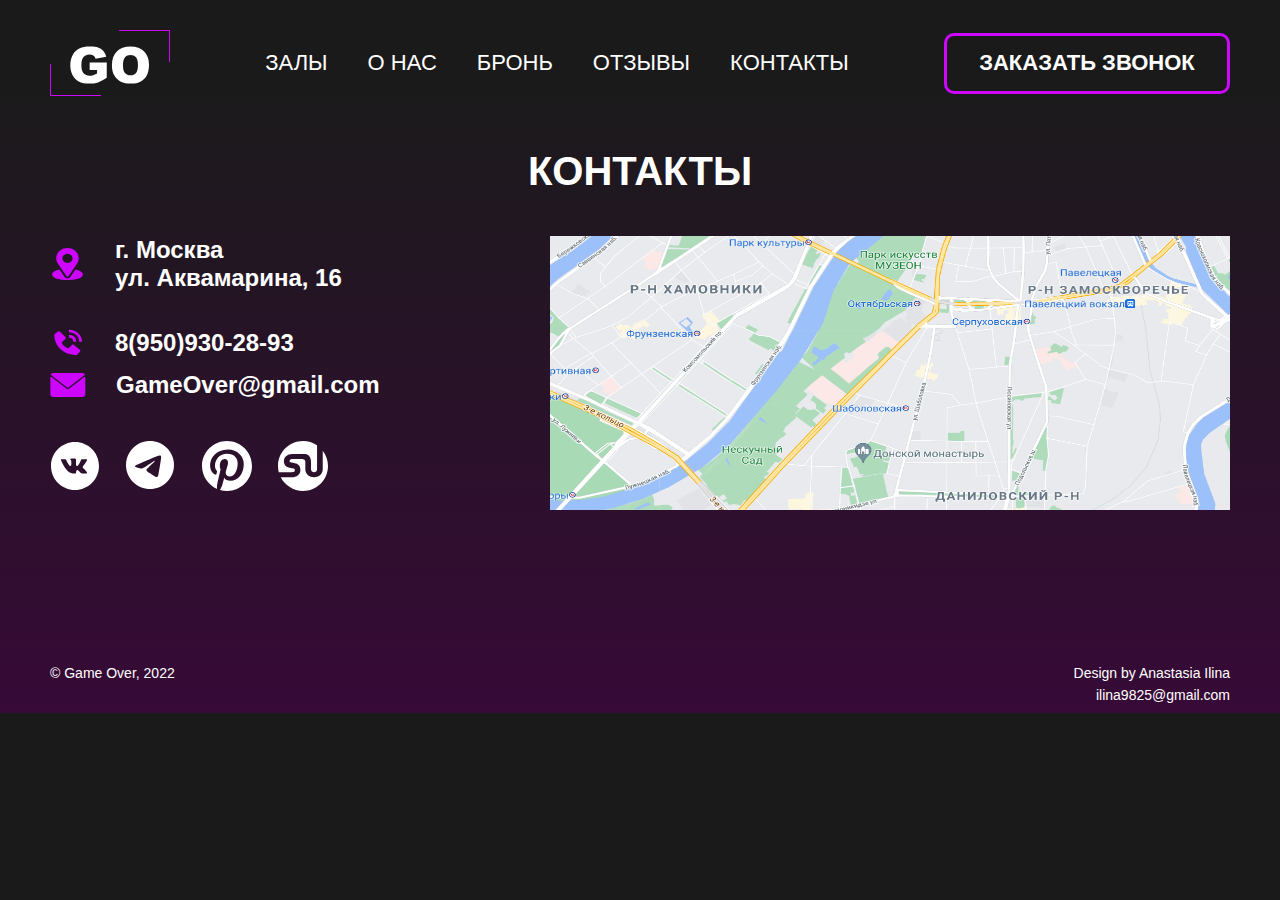
==== 80s.html @ 99846be5 "created new pages and connected them" ====
<!DOCTYPE html>
<html lang="ru">
<head>
<meta charset="UTF-8">
  <meta name="viewport" content="width=device-width, initial-scale=1.0">
  <link type="image/x-icon" rel="icon" href="favicon/favicon.ico">
  <link rel="icon" type="image/svg+xml" href="favicon/icon.svg">
  <link rel="apple-touch-icon" sizes="180x180" href="favicon/apple-touch-icon.png">
  <link rel="icon" type="image/png" sizes="512x512" href="favicon/android-chrome-512x512.png">
  <link rel="icon" type="image/png" sizes="192x192" href="favicon/android-chrome-192x192.png">
  <link rel="icon" type="image/png" sizes="150x150" href="favicon/mstile-150x150.png">
  <link rel="icon" type="image/png" sizes="32x32" href="favicon/favicon-32x32.png">
  <link rel="icon" type="image/png" sizes="16x16" href="favicon/favicon-16x16.png">
  <title>Курсовая работа - 3 модуль</title>

  <link rel="stylesheet" href="style/index.css">
</head>
<body>
  <header class="header">
    <div class="container">
      <div class="header__box-content">
        <div class="header__box-logo">
          <a class="header__logo" href="index.html"></a>
        </div>
        <div class="header__box-nav">
          <nav class="header__navigation">
            <ul class="header__list">
              <li class="header__item">
                <a class="header__link" href="#halls">Залы</a>
              </li>
              <li class="header__item">
                <a class="header__link" href="#about">О нас</a>
              </li>
              <li class="header__item">
                <a class="header__link" href="#reservation">Бронь</a>
              </li>
              <li class="header__item">
                <a class="header__link" href="#reviews">Отзывы</a>
              </li>
              <li class="header__item">
                <a class="header__link" href="#contacts">Контакты</a>
              </li>
            </ul>
          </nav>
        </div>
        <div class="header__box-button">
          <button type="button" class="header__button">
            Заказать звонок
          </button>
        </div>
      </div>
    </div>
  </header>

  <main class="main">
    <section class="section contacts-page" id="contacts">
      <div class="contacts container">
        <h2 class="contacts__title">Контакты</h2>

        <div class="contacts__box-wrapper">
          <div class="contacts__box-content contacts__box-content_position_left">
            <address class="contacts__address-area">
              <div class="contacts__box-address contacts__box-address_block_place">
                <svg class="contacts__address-icon" width="35" height="32" viewBox="0 0 35 32" fill="none" xmlns="http://www.w3.org/2000/svg">
                  <g>
                    <path d="M17.4815 0C11.338 0 6.21411 4.52938 6.21411 10.3125C6.21411 12.5126 6.93645 14.4745 8.32275 16.3129L16.6192 28.1616C17.0217 28.7376 17.9421 28.7365 18.3437 28.1616L26.6762 16.2726C28.0326 14.5175 28.7488 12.4567 28.7488 10.3125C28.7488 4.62619 23.6943 0 17.4815 0ZM17.4815 15C14.6576 15 12.3599 12.8971 12.3599 10.3125C12.3599 7.72794 14.6576 5.625 17.4815 5.625C20.3053 5.625 22.603 7.72794 22.603 10.3125C22.603 12.8971 20.3053 15 17.4815 15Z"/>
                    <path d="M25.4891 21.5435L20.3313 28.9239C18.9962 30.829 15.9593 30.8228 14.6306 28.9257L9.46443 21.5454C4.91897 22.5073 2.11688 24.2693 2.11688 26.375C2.11688 30.0289 10.0333 32 17.4815 32C24.9297 32 32.846 30.0289 32.846 26.375C32.846 24.2678 30.0401 22.5048 25.4891 21.5435Z"/>
                  </g>
                </svg>
                <p class="contacts__address-place">г. Москва
                  ул. Аквамарина, 16
                </p>
              </div>
              <div class="contacts__box-address contacts__box-address_block_phone">
                <svg class="contacts__address-icon" width="35" height="32" viewBox="0 0 35 32" fill="none" xmlns="http://www.w3.org/2000/svg">
                  <g>
                    <path d="M29.1358 14.6654H32.0494C32.0494 7.82541 26.4072 2.66675 18.9237 2.66675V5.33341C24.8412 5.33341 29.1358 9.25741 29.1358 14.6654Z"/>
                    <path d="M18.9382 10.6667C22.0019 10.6667 23.3086 11.8627 23.3086 14.6667H26.2222C26.2222 10.3667 23.6364 7.99999 18.9382 7.99999V10.6667ZM23.9234 17.924C23.6435 17.6911 23.2756 17.5669 22.8975 17.5776C22.5194 17.5883 22.1607 17.7331 21.897 17.9813L18.4109 21.2627C17.5718 21.116 15.8848 20.6347 14.1483 19.0493C12.4118 17.4587 11.8859 15.9107 11.73 15.148L15.3123 11.956C15.5839 11.7148 15.7422 11.3864 15.7539 11.0403C15.7656 10.6941 15.6297 10.3574 15.3749 10.1013L9.9921 4.68399C9.73722 4.42714 9.38298 4.27133 9.00462 4.24967C8.62625 4.22801 8.25356 4.3422 7.9657 4.56799L4.80447 7.04933C4.55261 7.28068 4.40228 7.58859 4.382 7.91466C4.36015 8.24799 3.94351 16.144 10.6331 22.2693C16.469 27.6093 23.7792 28 25.7924 28C26.0867 28 26.2674 27.992 26.3154 27.9893C26.6716 27.9711 27.0079 27.8329 27.2594 27.6013L29.9691 24.7067C30.2159 24.4434 30.341 24.1024 30.3176 23.7561C30.2942 23.4098 30.1242 23.0855 29.8438 22.852L23.9234 17.924Z"/>
                  </g>
                </svg>
                <a class="contacts__address-phone" href="tel:89509302893">
                  8(950)930-28-93
                </a>
              </div>
              <div class="contacts__box-address contacts__box-address_block_email">
                <svg class="contacts__address-icon" width="36" height="32" viewBox="0 0 36 32" fill="none" xmlns="http://www.w3.org/2000/svg">
                  <g>
                    <path d="M1.10021 5.94725C5.89873 9.66669 14.3187 16.2103 16.7934 18.2506C17.1256 18.526 17.4819 18.666 17.8518 18.666C18.221 18.666 18.5767 18.5273 18.9082 18.2533C21.385 16.2109 29.8049 9.66669 34.6035 5.94725C34.9023 5.71612 34.9478 5.30987 34.706 5.02731C34.1468 4.37437 33.3132 4 32.4197 4H3.28396C2.39056 4 1.55684 4.37438 0.997775 5.02738C0.755902 5.30988 0.80145 5.71612 1.10021 5.94725Z"/>
                    <path d="M34.9108 7.96279C34.6526 7.85279 34.3489 7.89116 34.1341 8.05916C28.8126 12.188 22.0209 17.4804 19.8841 19.2427C18.6847 20.2336 17.0202 20.2336 15.8181 19.2414C13.5405 17.3632 5.91363 11.4289 1.56962 8.0591C1.35335 7.8911 1.04893 7.85404 0.792853 7.96273C0.535411 8.07216 0.370361 8.30785 0.370361 8.5676V25.3332C0.370361 26.804 1.67703 27.9999 3.28396 27.9999H32.4198C34.0267 27.9999 35.3333 26.804 35.3333 25.3332V8.5676C35.3333 8.30785 35.1683 8.07154 34.9108 7.96279Z"/>
                  </g>
                </svg>
                <a class="contacts__address-email" href="mailto:gameover@gmail.com">
                  GameOver@gmail.com
                </a>
              </div>
            </address>
            <nav class="contacts__navigation-area">
              <ul class="contacts__navigation-list">
                <li class="contacts__navigation-item"> 
                  <a href="https://vk.com" target="_blank">
                    <svg class="contacts__navigation-icon" width="50" height="50" viewBox="0 0 50 50" fill="none" xmlns="http://www.w3.org/2000/svg">
                      <title>Vkontakte</title>
                      <path d="M24.9999 1C11.7449 1 0.999878 11.745 0.999878 25C0.999878 38.255 11.7449 49 24.9999 49C38.2549 49 48.9999 38.255 48.9999 25C48.9999 11.745 38.2549 1 24.9999 1ZM34.2299 28.0775C34.2299 28.0775 36.3524 30.1725 36.8749 31.145C36.8899 31.165 36.8974 31.185 36.9024 31.195C37.1149 31.5525 37.1649 31.83 37.0599 32.0375C36.8849 32.3825 36.2849 32.5525 36.0799 32.5675H32.3299C32.0699 32.5675 31.5249 32.5 30.8649 32.045C30.3574 31.69 29.8574 31.1075 29.3699 30.54C28.6424 29.695 28.0124 28.965 27.3774 28.965C27.2967 28.9649 27.2166 28.9775 27.1399 29.0025C26.6599 29.1575 26.0449 29.8425 26.0449 31.6675C26.0449 32.2375 25.5949 32.565 25.2774 32.565H23.5599C22.9749 32.565 19.9274 32.36 17.2274 29.5125C13.9224 26.025 10.9474 19.03 10.9224 18.965C10.7349 18.5125 11.1224 18.27 11.5449 18.27H15.3324C15.8374 18.27 16.0024 18.5775 16.1174 18.85C16.2524 19.1675 16.7474 20.43 17.5599 21.85C18.8774 24.165 19.6849 25.105 20.3324 25.105C20.4538 25.1036 20.573 25.0727 20.6799 25.015C21.5249 24.545 21.3674 21.5325 21.3299 20.9075C21.3299 20.79 21.3274 19.56 20.8949 18.97C20.5849 18.5425 20.0574 18.38 19.7374 18.32C19.8669 18.1413 20.0375 17.9964 20.2349 17.8975C20.8149 17.6075 21.8599 17.565 22.8974 17.565H23.4749C24.5999 17.58 24.8899 17.6525 25.2974 17.755C26.1224 17.9525 26.1399 18.485 26.0674 20.3075C26.0449 20.825 26.0224 21.41 26.0224 22.1C26.0224 22.25 26.0149 22.41 26.0149 22.58C25.9899 23.5075 25.9599 24.56 26.6149 24.9925C26.7003 25.0461 26.799 25.0746 26.8999 25.075C27.1274 25.075 27.8124 25.075 29.6674 21.8925C30.2395 20.8681 30.7366 19.8037 31.1549 18.7075C31.1924 18.6425 31.3024 18.4425 31.4324 18.365C31.5283 18.3161 31.6347 18.2912 31.7424 18.2925H36.1949C36.6799 18.2925 37.0124 18.365 37.0749 18.5525C37.1849 18.85 37.0549 19.7575 35.0224 22.51L34.1149 23.7075C32.2724 26.1225 32.2724 26.245 34.2299 28.0775Z"/>
                    </svg>
                  </a>
                </li>
                <li class="contacts__navigation-item">
                  <a href="https://web.telegram.org" target="_blank">
                    <svg class="contacts__navigation-icon" width="50" height="50" viewBox="0 0 50 50" fill="none" xmlns="http://www.w3.org/2000/svg">
                      <title>Telegram</title>
                      <path d="M47.9999 24C47.9999 30.3652 45.4713 36.4697 40.9704 40.9706C36.4696 45.4714 30.3651 48 23.9999 48C17.6347 48 11.5302 45.4714 7.02932 40.9706C2.52844 36.4697 -0.00012207 30.3652 -0.00012207 24C-0.00012207 17.6348 2.52844 11.5303 7.02932 7.02944C11.5302 2.52856 17.6347 0 23.9999 0C30.3651 0 36.4696 2.52856 40.9704 7.02944C45.4713 11.5303 47.9999 17.6348 47.9999 24ZM24.8609 17.718C22.5269 18.69 17.8589 20.7 10.8629 23.748C9.72888 24.198 9.13188 24.642 9.07788 25.074C8.98788 25.803 9.90288 26.091 11.1479 26.484L11.6729 26.649C12.8969 27.048 14.5469 27.513 15.4019 27.531C16.1819 27.549 17.0489 27.231 18.0059 26.571C24.5429 22.158 27.9179 19.929 28.1279 19.881C28.2779 19.845 28.4879 19.803 28.6259 19.929C28.7669 20.052 28.7519 20.289 28.7369 20.352C28.6469 20.739 25.0559 24.075 23.1989 25.803C22.6199 26.343 22.2089 26.724 22.1249 26.811C21.9399 27 21.7519 27.1861 21.5609 27.369C20.4209 28.467 19.5689 29.289 21.6059 30.633C22.5869 31.281 23.3729 31.812 24.1559 32.346C25.0079 32.928 25.8599 33.507 26.9639 34.233C27.2429 34.413 27.5129 34.608 27.7739 34.794C28.7669 35.502 29.6639 36.138 30.7649 36.036C31.4069 35.976 32.0699 35.376 32.4059 33.576C33.2009 29.325 34.7639 20.118 35.1239 16.323C35.1458 16.0075 35.1328 15.6906 35.0849 15.378C35.0566 15.1258 34.9346 14.8934 34.7429 14.727C34.4699 14.5386 34.1445 14.4409 33.8129 14.448C32.9129 14.463 31.5239 14.946 24.8609 17.718Z"/>
                    </svg>
                  </a>
                </li>
                <li class="contacts__navigation-item">
                  <a href="https://pinterest.com" target="_blank">
                    <svg class="contacts__navigation-icon" width="50" height="50" viewBox="0 0 50 50" fill="none" xmlns="http://www.w3.org/2000/svg">
                      <title>Pinterest</title>
                      <path d="M25.0005 0C11.1947 0 -0.000152588 11.1936 -0.000152588 25.0006C-0.000152588 35.2378 6.15562 44.0314 14.9646 47.8981C14.8941 46.1526 14.9511 44.0558 15.3998 42.159C15.8806 40.1282 18.6165 28.5359 18.6165 28.5359C18.6165 28.5359 17.8178 26.9397 17.8178 24.5808C17.8178 20.8763 19.9652 18.1077 22.6383 18.1077C24.912 18.1077 26.0107 19.8154 26.0107 21.8609C26.0107 24.1468 24.5537 27.5635 23.8037 30.7327C23.1768 33.3859 25.1338 35.5481 27.7498 35.5481C32.4864 35.5481 35.6761 29.4647 35.6761 22.2558C35.6761 16.7782 31.9864 12.6769 25.2742 12.6769C17.6902 12.6769 12.9659 18.3321 12.9659 24.6487C12.9659 26.8282 13.6082 28.3635 14.6146 29.5513C15.0768 30.0981 15.1409 30.318 14.9736 30.9462C14.8537 31.4058 14.5781 32.5128 14.4646 32.9519C14.2986 33.5853 13.7857 33.8109 13.2127 33.5776C9.71972 32.1513 8.0928 28.3263 8.0928 24.0263C8.0928 16.9237 14.0819 8.40898 25.9601 8.40898C35.5056 8.40898 41.7877 15.316 41.7877 22.732C41.7877 32.5378 36.3351 39.8647 28.2979 39.8647C25.5998 39.8647 23.0607 38.4051 22.1909 36.7487C22.1909 36.7487 20.7396 42.5077 20.4325 43.6218C19.9024 45.5494 18.8646 47.4763 17.9159 48.9769C20.2162 49.6571 22.6024 50.0025 25.0011 50.0026C38.8063 50.0013 49.9998 38.8071 49.9998 25.0006C49.9998 11.1936 38.8063 0 25.0005 0Z"/>
                    </svg>
                  </a>
                </li>
                <li class="contacts__navigation-item">
                  <a href="https://www.stumbleupon.com" target="_blank">
                    <svg class="contacts__navigation-icon" width="50" height="50" viewBox="0 0 50 50" fill="none" xmlns="http://www.w3.org/2000/svg">
                      <g>
                      <title>Stumbleupon</title>
                      <path fill-rule="evenodd" clip-rule="evenodd" d="M44.7441 9.66919C48.1583 14.0494 50.0085 19.4463 49.9999 24.9999C49.9999 38.8051 38.805 49.9999 25.0006 49.9999C15.2871 49.9999 6.86597 44.4576 2.72751 36.3647H13.6237C18.816 36.3647 22.4429 33.566 22.4429 29.0923C22.4429 19.6108 11.5051 23.4737 11.5051 20.1089C11.5051 18.4878 12.8057 17.898 15.1858 17.898H22.7692C24.8711 17.898 27.3435 18.275 27.3435 20.5685V28.1243C27.3435 33.5955 31.6159 36.364 36.0441 36.364C40.548 36.364 44.7435 33.5955 44.7435 28.1243V9.66919H44.7441Z"/>
                      <path fill-rule="evenodd" clip-rule="evenodd" d="M25.0005 2.43241e-05C30.0173 -0.00698868 34.919 1.50262 39.0626 4.33079V28.3013C39.0626 29.9628 37.7037 31.3224 36.0447 31.3224C34.3838 31.3224 33.0261 29.9628 33.0261 28.3013V21.1186C33.0261 15.3846 30.1242 12.9994 26.3447 12.9994H14.0441C9.59088 12.9994 5.89665 15.834 5.89665 20.3289C5.89665 22.6289 6.8819 25.9994 11.5415 26.8353C15.337 27.5186 16.8351 27.3199 16.8351 29.3506C16.8351 31.3224 14.6261 31.3224 11.7101 31.3224H0.808189C0.269676 29.2582 -0.0019826 27.1334 -0.000143311 25C-0.000143311 11.1981 11.196 2.43241e-05 25.0005 2.43241e-05Z"/>
                      </g>
                    </svg>
                  </a>
                </li>
              </ul>
            </nav>
          </div>
          <div class="contacts__box-content contacts__box-content_position_right">
            <img class="contacts__map-image" src="img/map.png" alt="Фото карты с адресом компании">
          </div>
        </div>

        <div class="contacts__footer">
          <div class="contacts__box-footer contacts__box-footer_position_left">
            <p class="contacts__footer-text">© Game Over, 2022</p>
          </div>
          <div class="contacts__box-footer contacts__box-footer_position_right">
            <p class="contacts__footer-text">Design by Anastasia Ilina</p>
            <a class="contacts__footer-text" href="mailto:ilina9825@gmail.com">ilina9825@gmail.com</a>
          </div>
        </div>
      </div>
    </section>
  </main>
</body>
</html>
---- style/index.css ----
@import "var.css";
@import "normalize.css";
@import "global.css";
@import "header.css";
@import "banner.css";
@import "we-have.css";
@import "halls.css";
@import "reservation.css";
@import "about.css";
@import "review.css";
@import "faq.css";
@import "contacts.css";
@import "80s.css";
@import "star-wars.css";
@import "wild-west.css";
@import "neon.css";
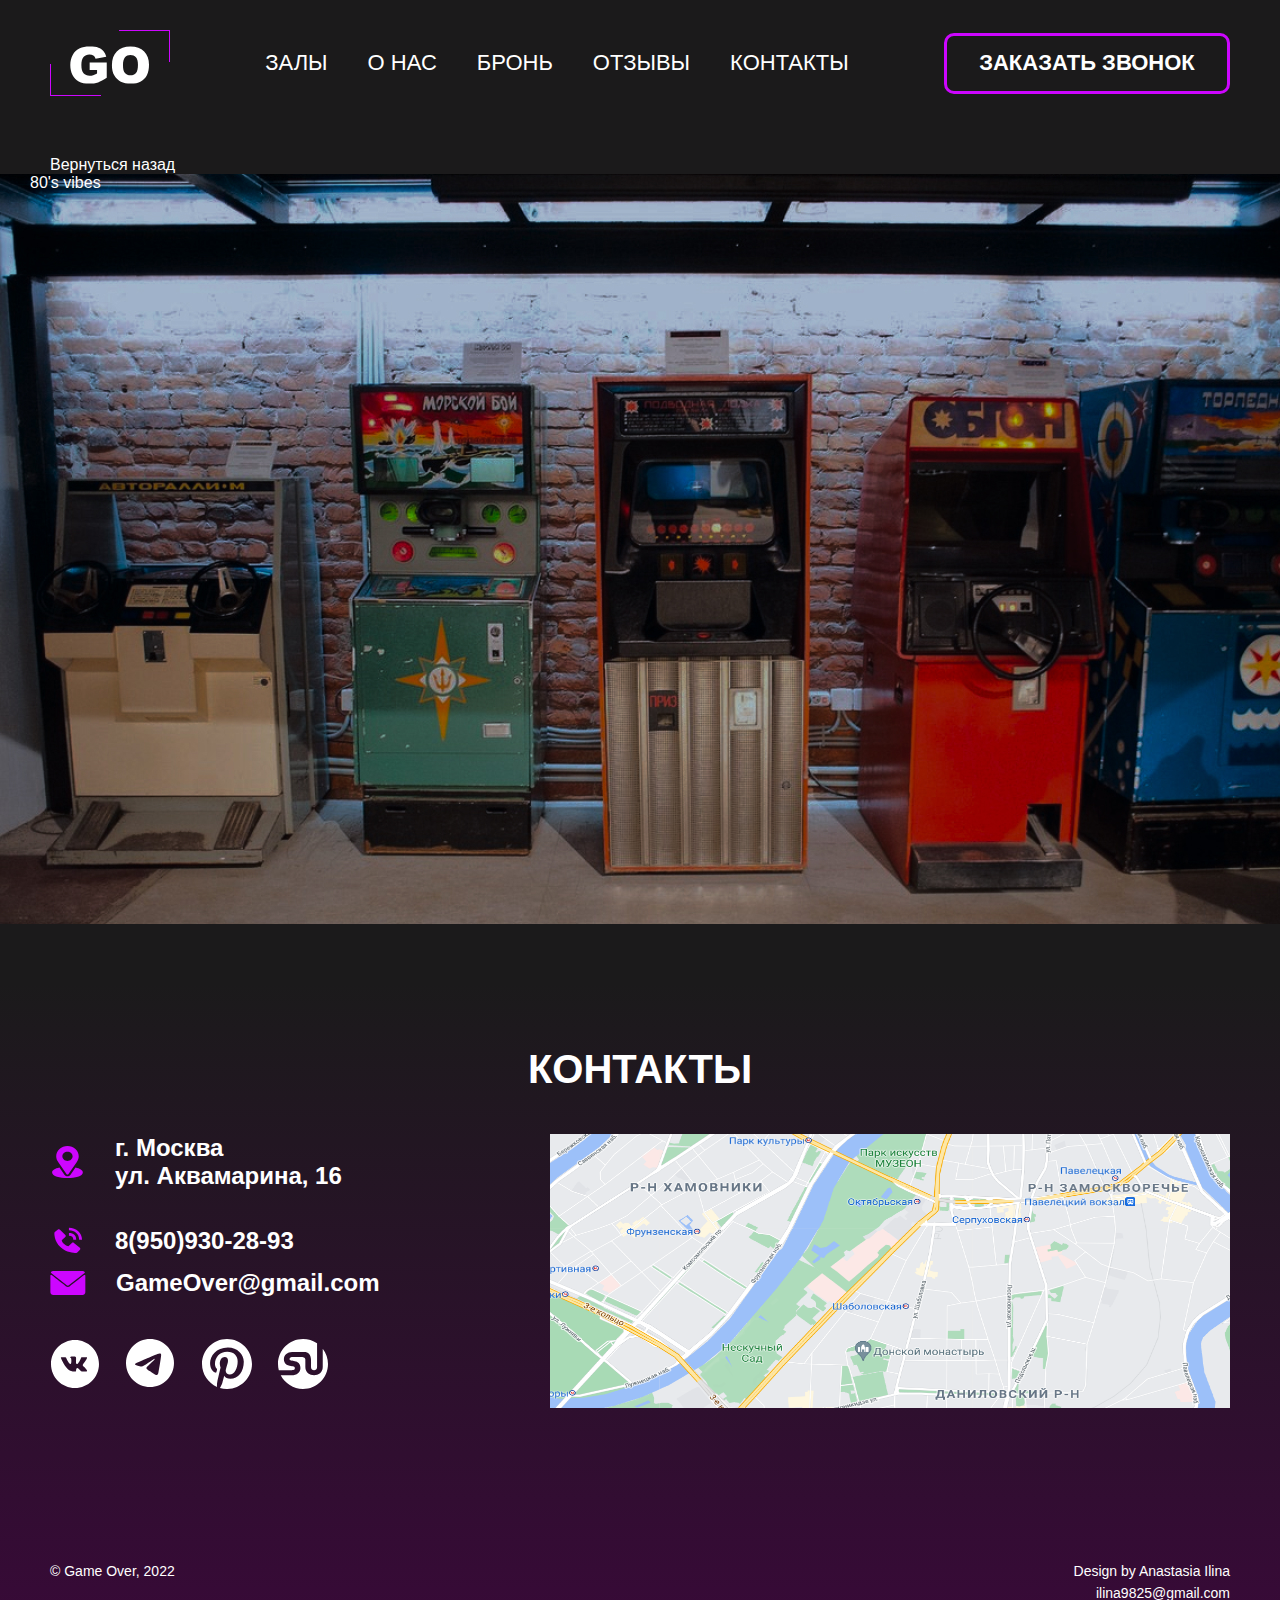
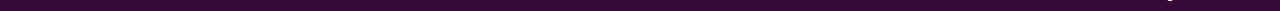
==== commit f9eaf922: "started 80s section" ====
--- a/80s.html
+++ b/80s.html
@@ -53,6 +53,15 @@
   </header>
 
   <main class="main">
+    <section class="section place-page">
+      <div class="place__arrow-text container">
+        <p class="place__back-arrow">Вернуться назад</p>
+      </div>
+      <div class="place__main-image container-big">
+        <p class="place__main-text">80's vibes</p>
+      </div>
+    </section>
+
     <section class="section contacts-page" id="contacts">
       <div class="contacts container">
         <h2 class="contacts__title">Контакты</h2>
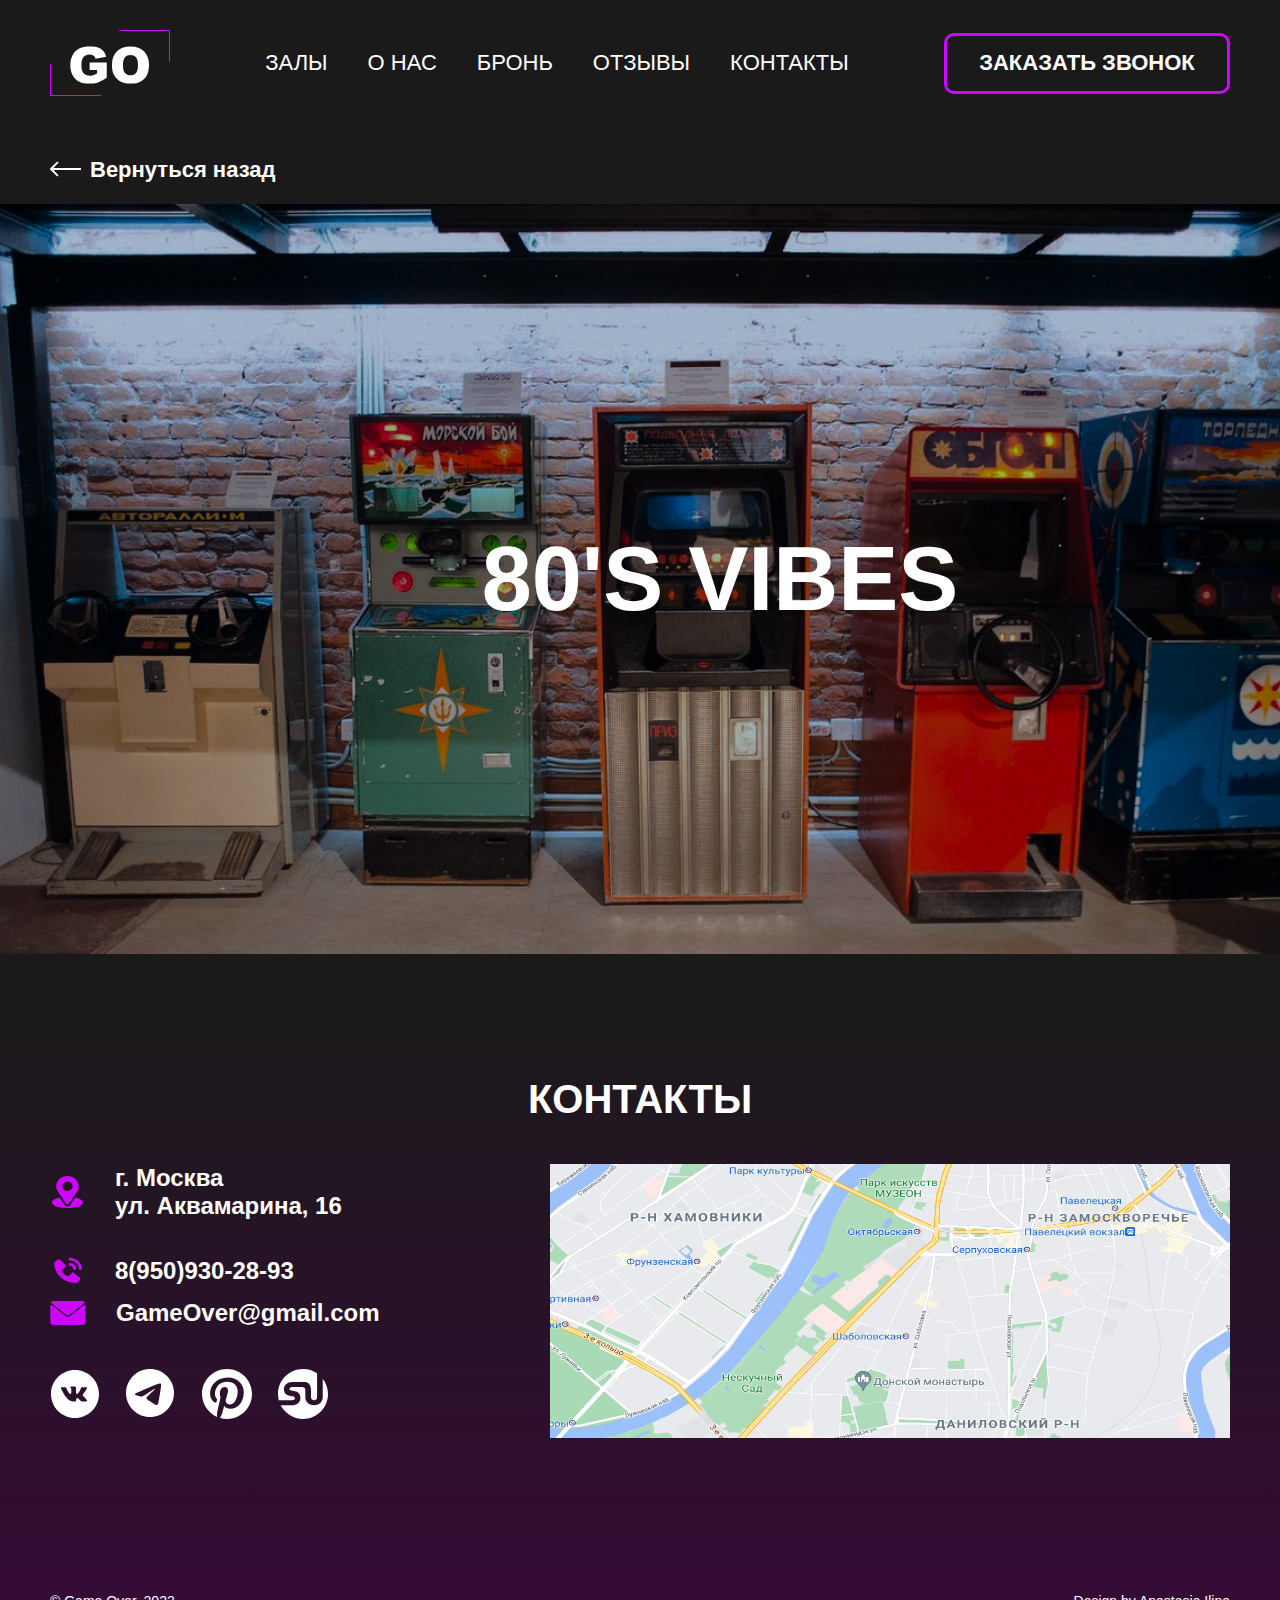
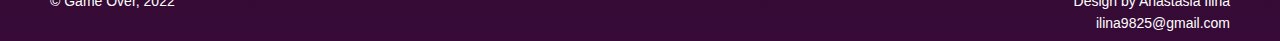
==== commit 4eb8edc6: "added arrow and text" ====
--- a/80s.html
+++ b/80s.html
@@ -55,7 +55,9 @@
   <main class="main">
     <section class="section place-page">
       <div class="place__arrow-text container">
-        <p class="place__back-arrow">Вернуться назад</p>
+        <a class="place__back-arrow-link" href="#">
+          <p class="place__back-arrow-text">Вернуться назад</p>
+        </a>
       </div>
       <div class="place__main-image container-big">
         <p class="place__main-text">80's vibes</p>
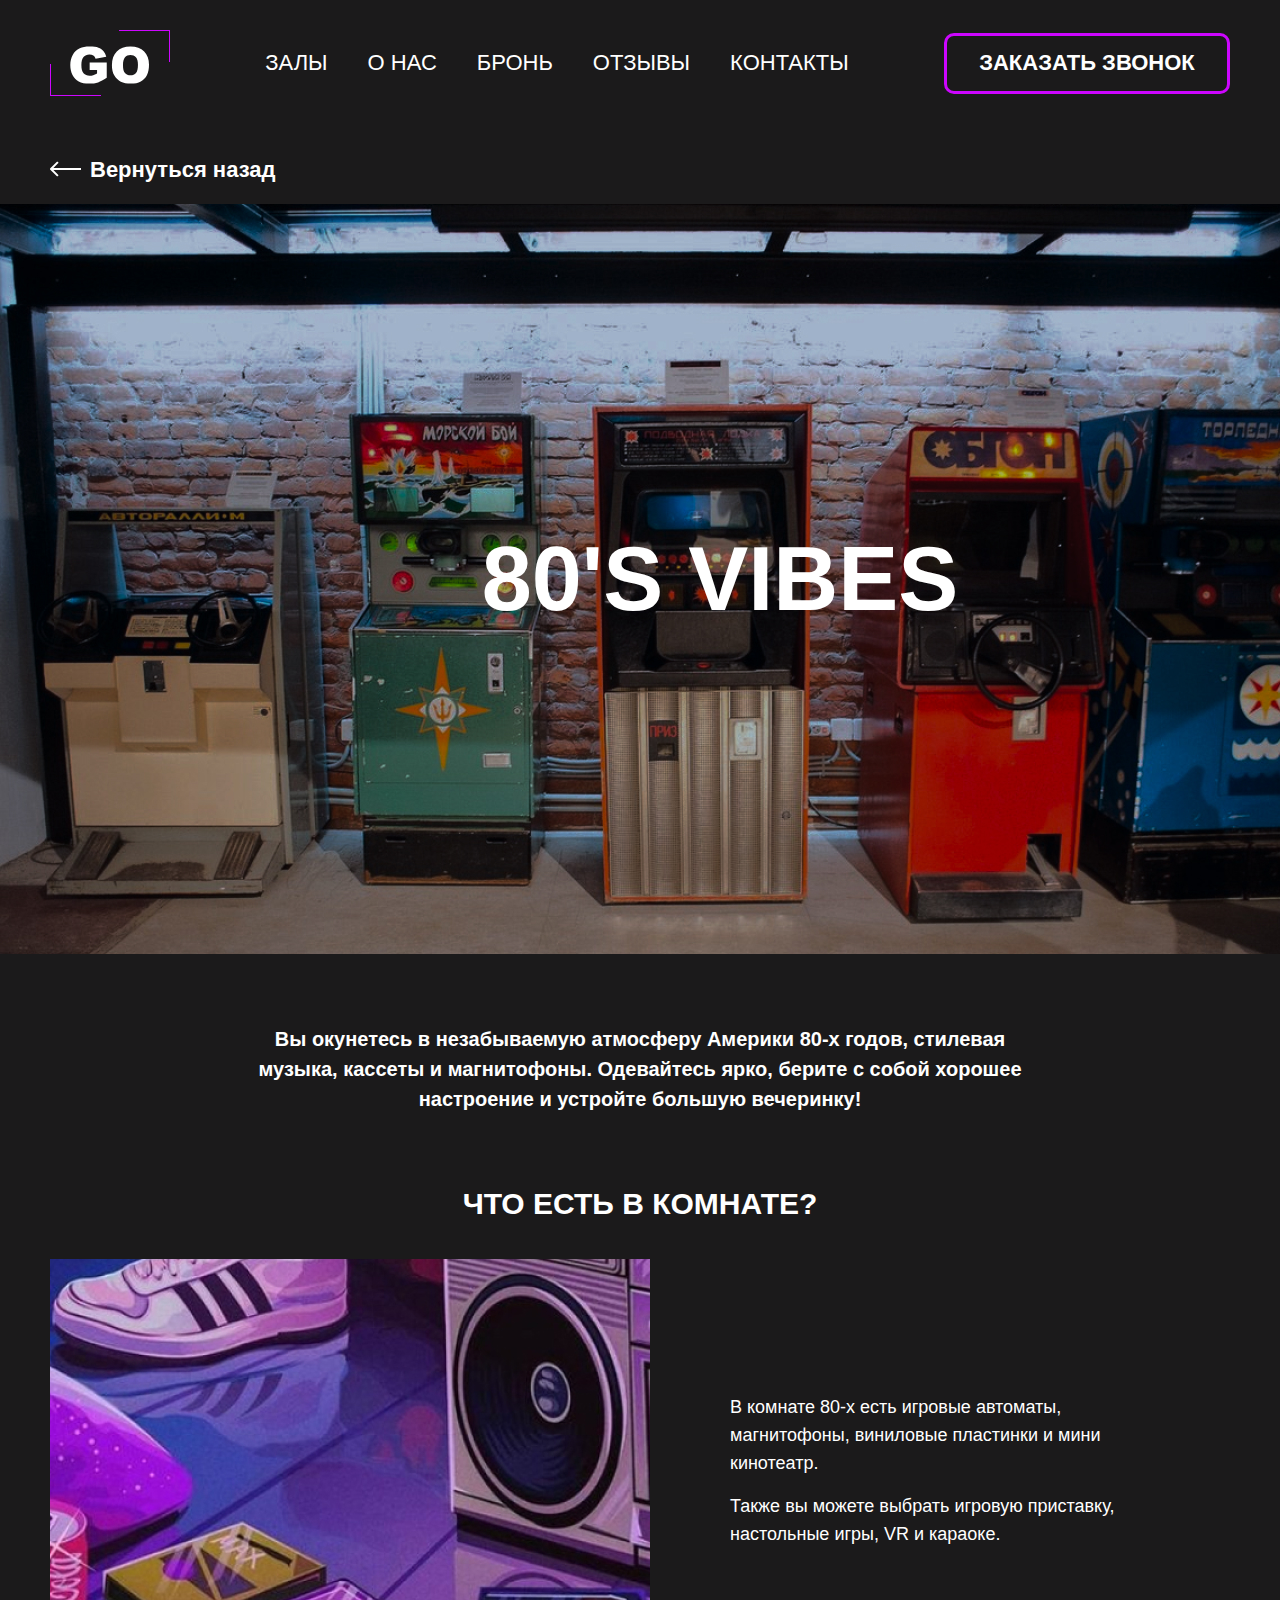
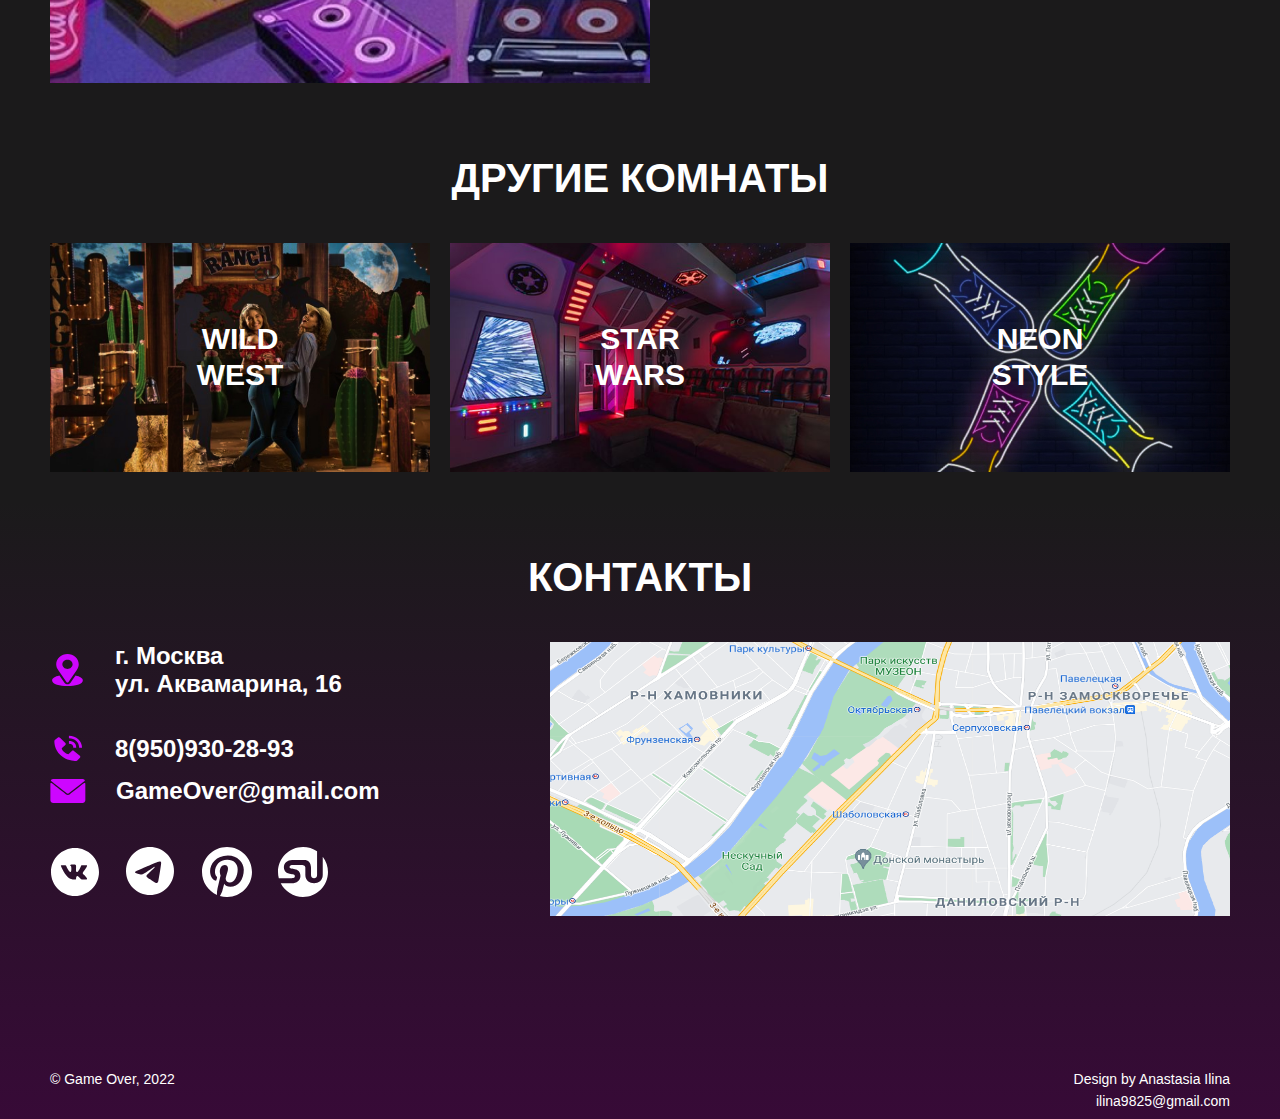
==== commit 0af1d670: "80s room-page done" ====
--- a/80s.html
+++ b/80s.html
@@ -61,6 +61,37 @@
       </div>
       <div class="place__main-image container-big">
         <p class="place__main-text">80's vibes</p>
+      </div>
+    </section>
+
+    <section class="section room-page">
+      <div class="room container">
+        <p class="room__ad-description">Вы окунетесь в незабываемую атмосферу Америки 80-х годов, стилевая музыка, кассеты и магнитофоны. Одевайтесь ярко, берите с собой хорошее настроение и устройте большую вечеринку!</p>
+        <h2 class="room__title">Что есть в комнате?</h2>
+        <div class="room__box-wrapper">
+          <img class="room__image" src="img/80s-room.jpg" alt="Комната 80s">
+          <div class="room__text-box">
+            <p class="room__description-1st">В комнате 80-х есть игровые автоматы, магнитофоны, виниловые пластинки и мини кинотеатр.</p>
+            <p class="room__description-2nd">Также вы можете выбрать игровую приставку, настольные игры, VR и караоке.</p>
+          </div>
+        </div>
+      </div>
+    </section>
+
+    <section class="section others-page">
+      <div class="others container">
+        <h2 class="others__title">Другие комнаты</h2>
+        <div class="others__box-wrapper">
+          <div class="others__room others__room_img_1">
+            <p class="others__room-text others__room-text_size_1">Wild West</p>
+          </div>
+          <div class="others__room others__room_img_2">
+            <p class="others__room-text others__room-text_size_2">Star Wars</p>
+          </div>
+          <div class="others__room others__room_img_3">
+            <p class="others__room-text others__room-text_size_3">Neon Style</p>
+          </div>
+        </div>
       </div>
     </section>
 
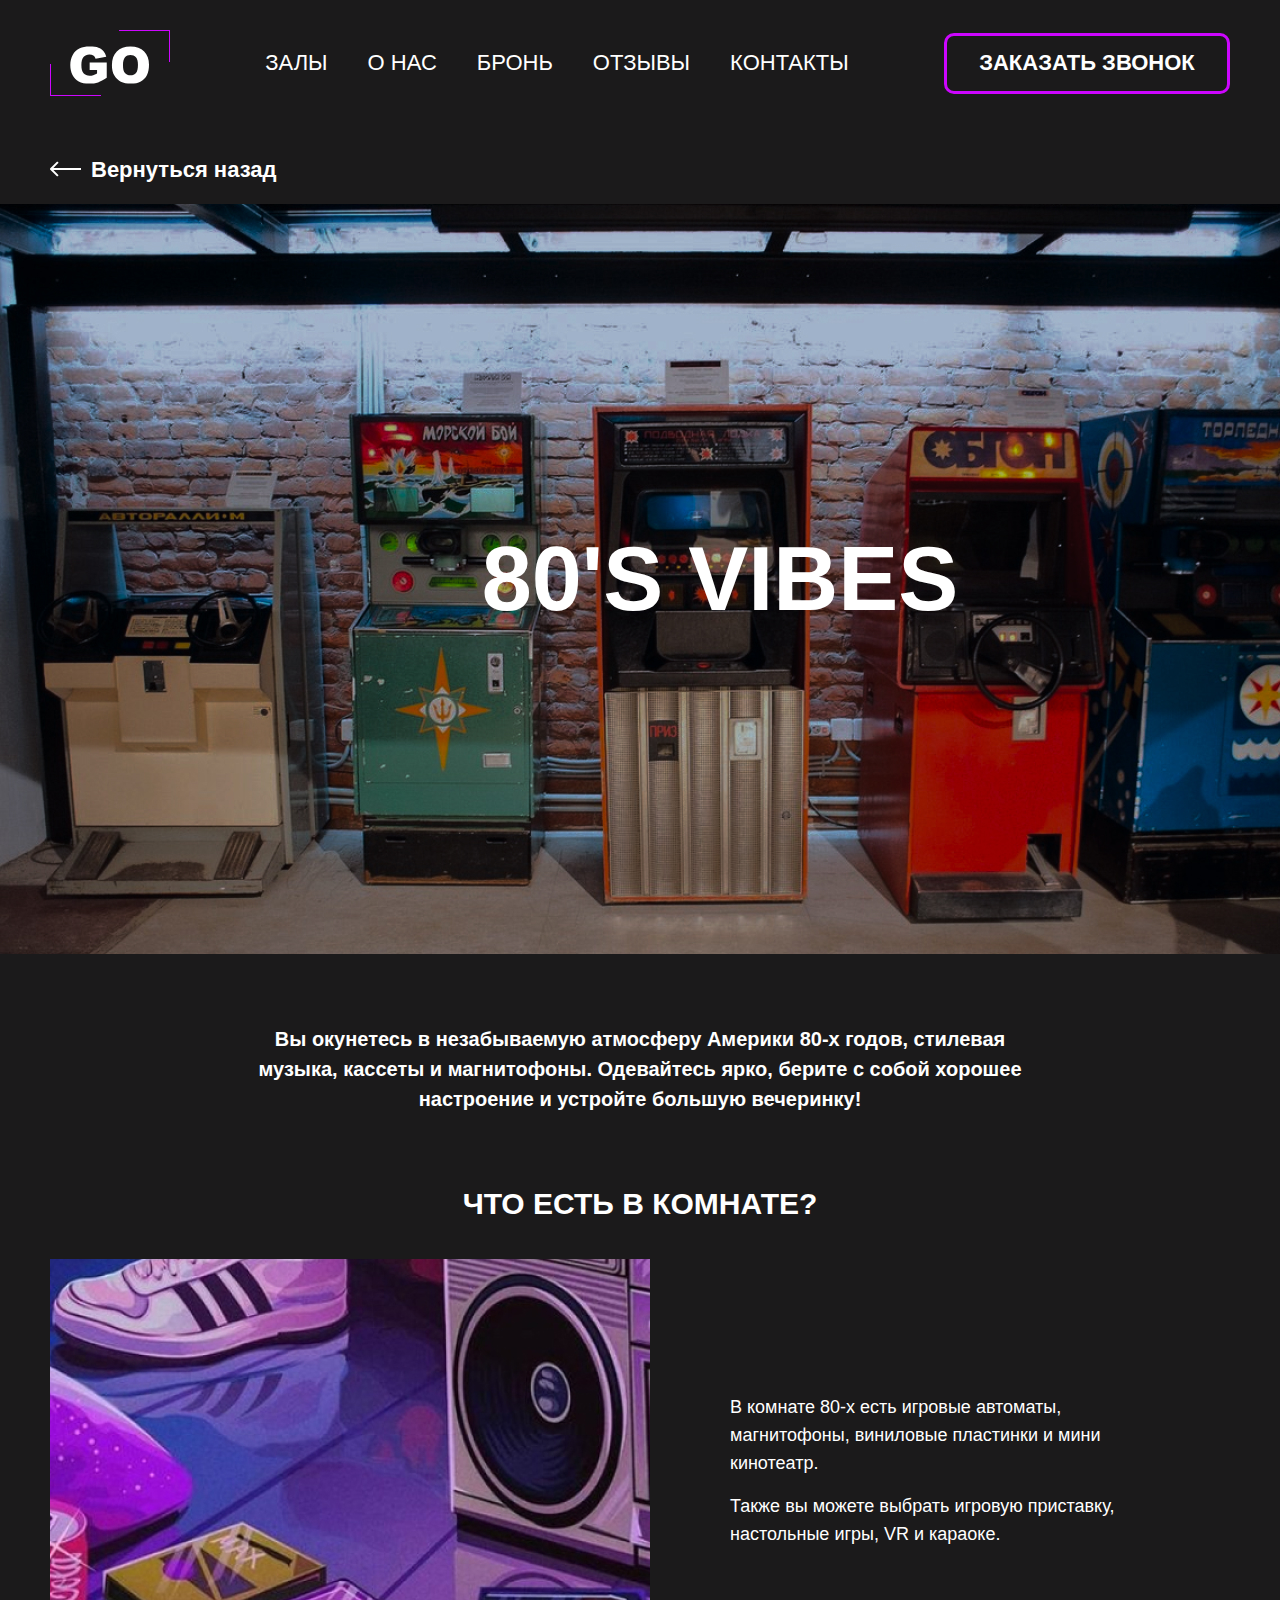
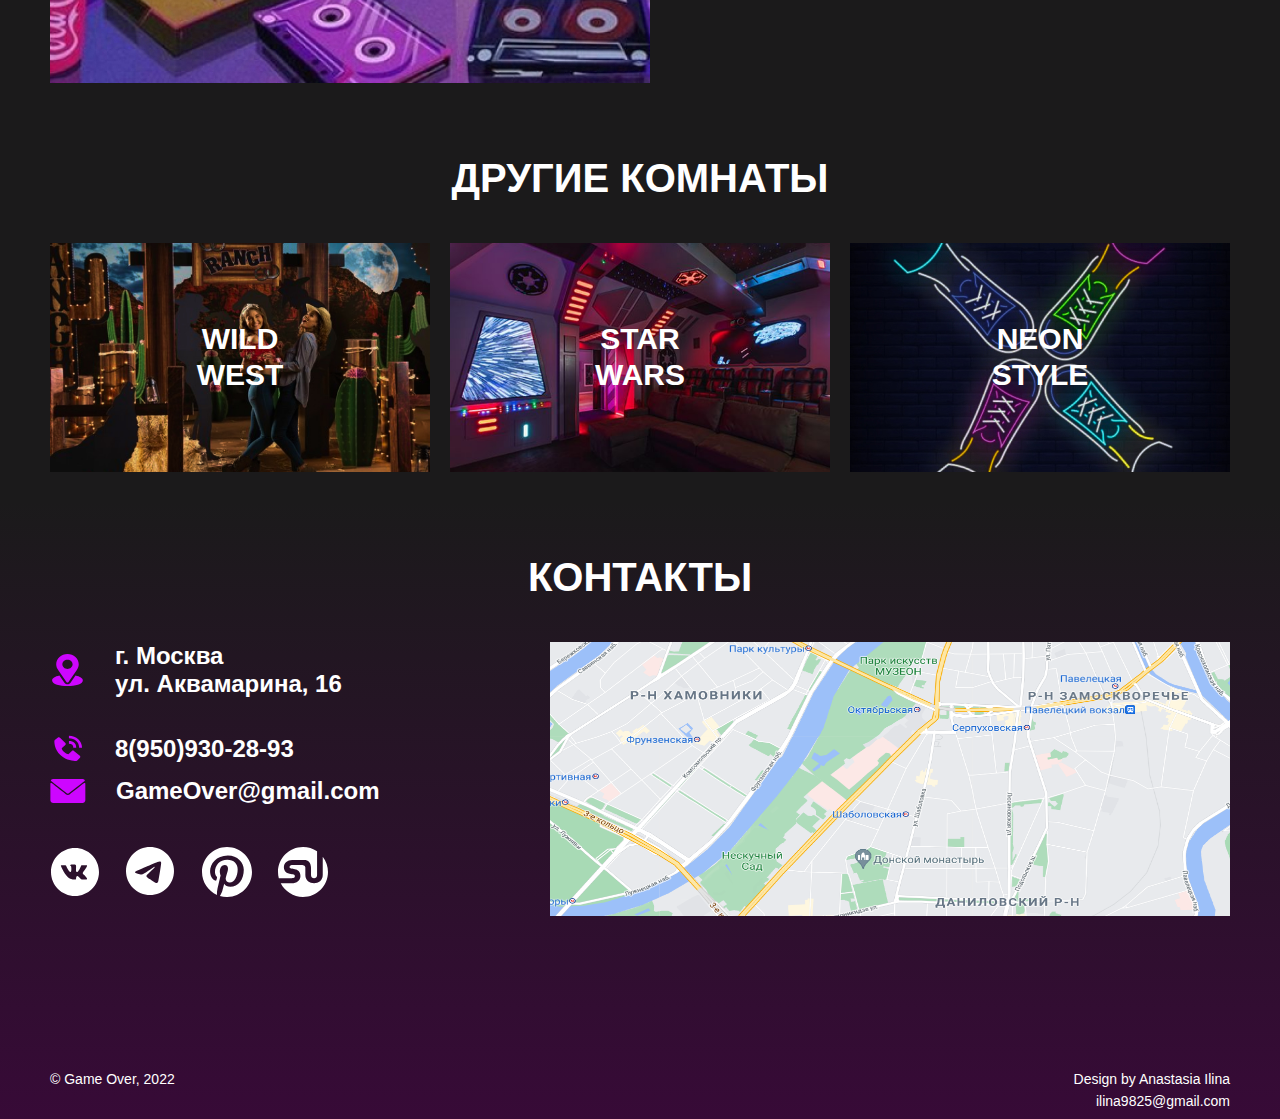
==== commit 109e15c0: "change rooms-blocks on links" ====
--- a/80s.html
+++ b/80s.html
@@ -55,11 +55,10 @@
   <main class="main">
     <section class="section place-page">
       <div class="place__arrow-text container">
-        <a class="place__back-arrow-link" href="#">
-          <p class="place__back-arrow-text">Вернуться назад</p>
-        </a>
+        <a class="place__back-arrow-link" href="index.html"></a>
+        <p class="place__back-arrow-text">Вернуться назад</p>
       </div>
-      <div class="place__main-image container-big">
+      <div class="place__main-image place__main-image_style_1 container-big">
         <p class="place__main-text">80's vibes</p>
       </div>
     </section>
@@ -82,15 +81,15 @@
       <div class="others container">
         <h2 class="others__title">Другие комнаты</h2>
         <div class="others__box-wrapper">
-          <div class="others__room others__room_img_1">
+          <a class="others__room others__room_img_80s-1" href="wild-west.html">
             <p class="others__room-text others__room-text_size_1">Wild West</p>
-          </div>
-          <div class="others__room others__room_img_2">
+          </a>
+          <a class="others__room others__room_img_80s-2" href="star-wars.html">
             <p class="others__room-text others__room-text_size_2">Star Wars</p>
-          </div>
-          <div class="others__room others__room_img_3">
+          </a>
+          <a class="others__room others__room_img_80s-3" href="neon.html">
             <p class="others__room-text others__room-text_size_3">Neon Style</p>
-          </div>
+          </a>
         </div>
       </div>
     </section>
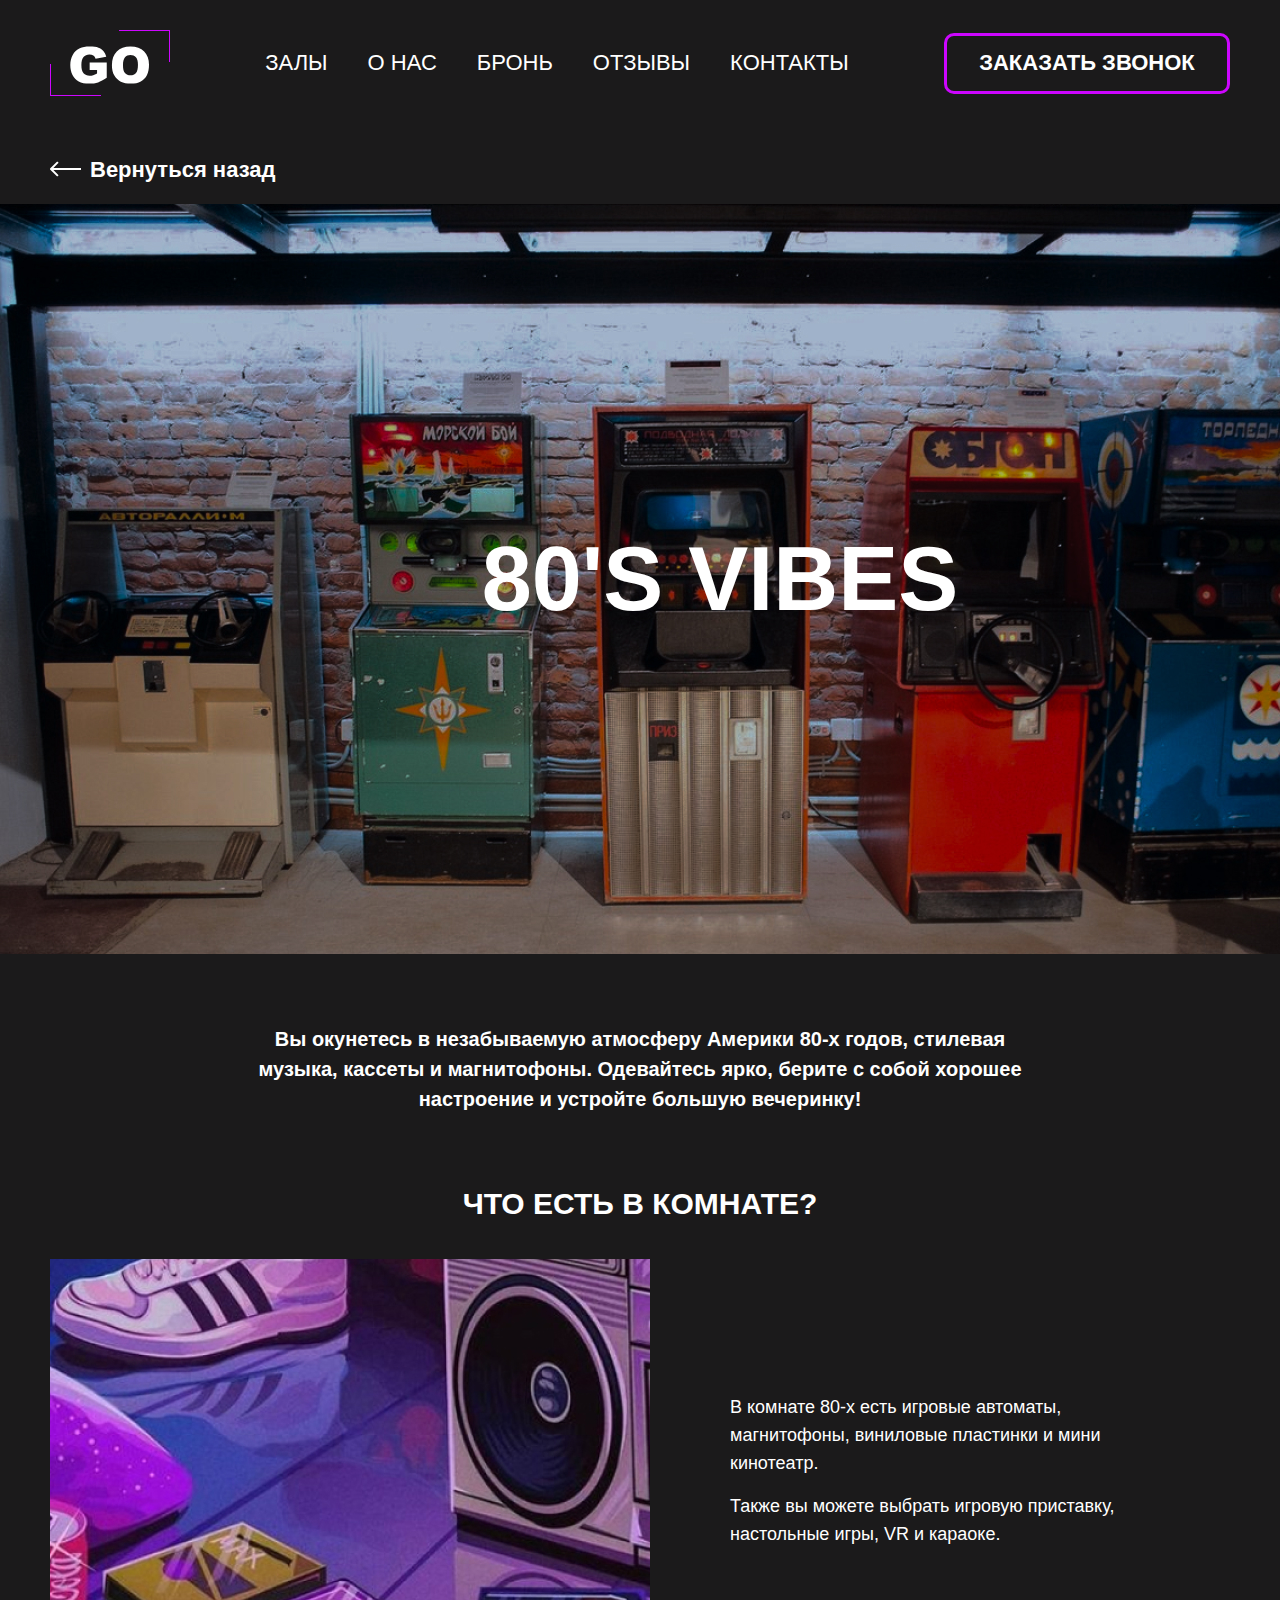
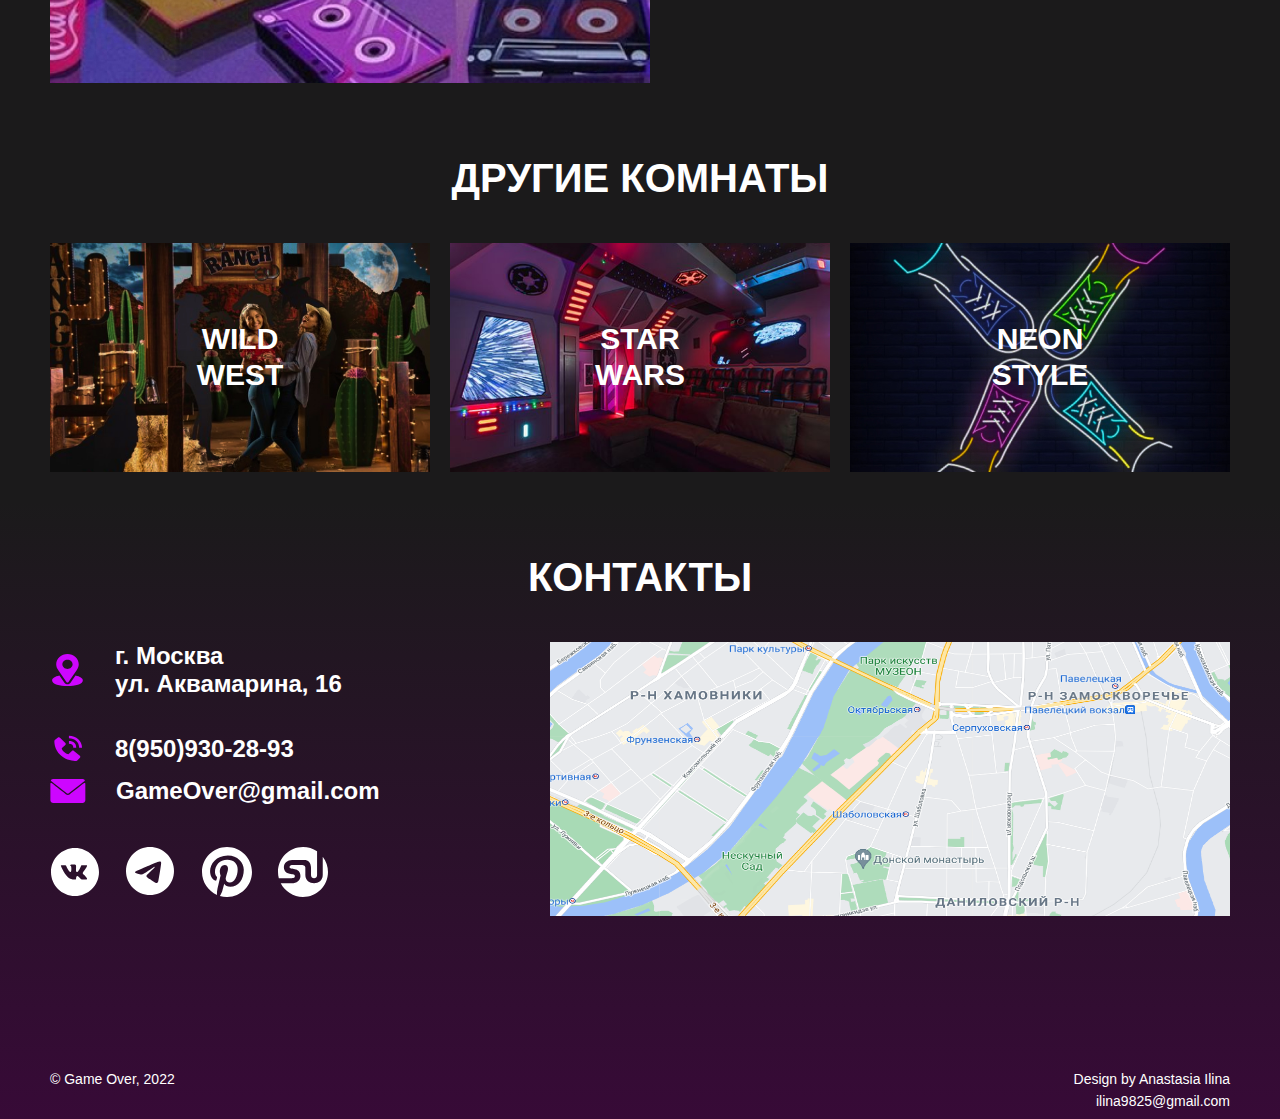
==== commit 2b271ec2: "changed arrow-back link style with a text" ====
--- a/80s.html
+++ b/80s.html
@@ -55,8 +55,9 @@
   <main class="main">
     <section class="section place-page">
       <div class="place__arrow-text container">
-        <a class="place__back-arrow-link" href="index.html"></a>
-        <p class="place__back-arrow-text">Вернуться назад</p>
+        <a class="place__back-arrow-link" href="index.html">
+          <p class="place__back-arrow-text">Вернуться назад</p>
+        </a>
       </div>
       <div class="place__main-image place__main-image_style_1 container-big">
         <p class="place__main-text">80's vibes</p>
--- a/style/index.css
+++ b/style/index.css
@@ -10,6 +10,7 @@
 @import "review.css";
 @import "faq.css";
 @import "contacts.css";
+@import "rooms.css";
 @import "80s.css";
 @import "star-wars.css";
 @import "wild-west.css";
